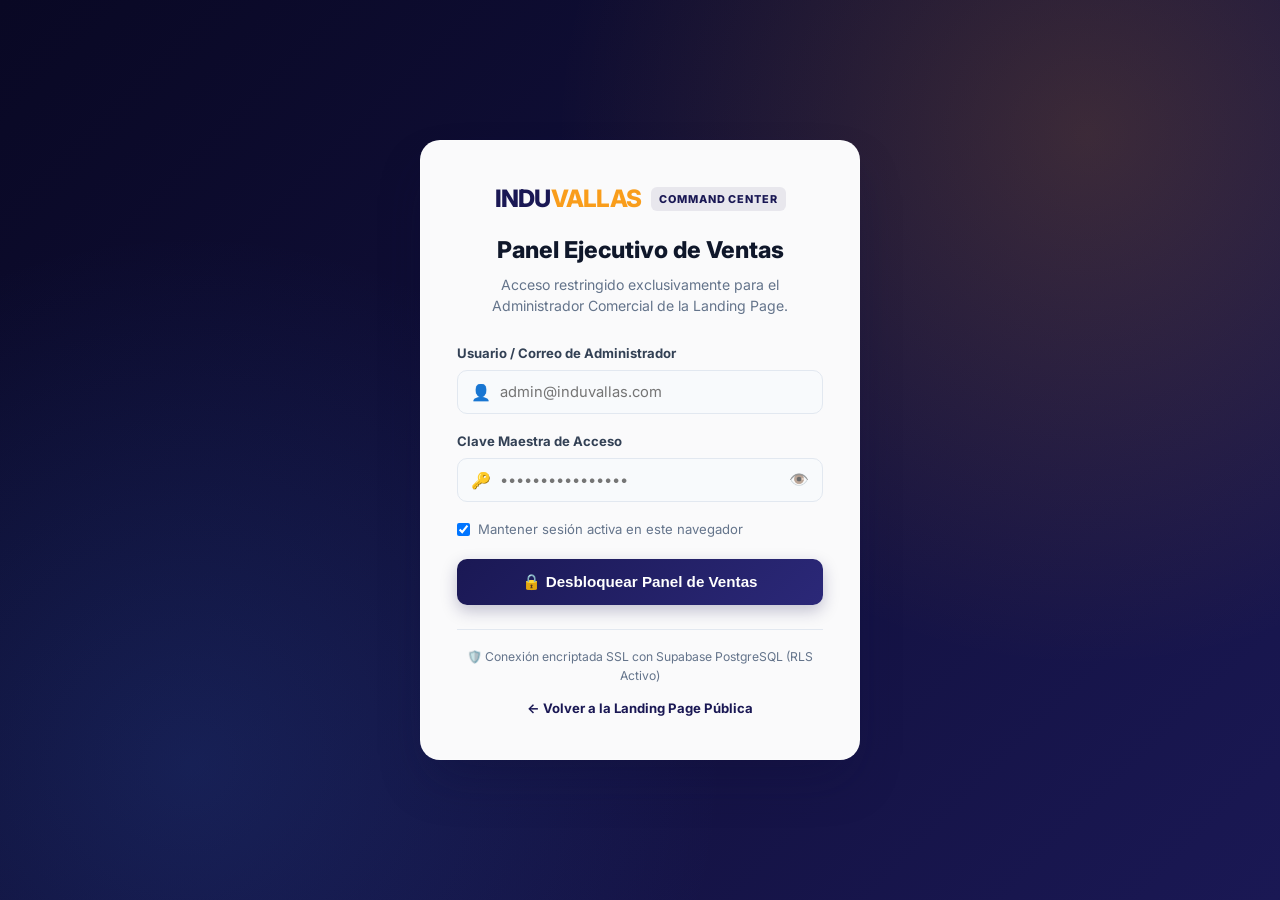
==== landing/admin.html @ 2bc0a126 "CRM Pro Max: Panel de Ventas exclusivo de Administrador conectado a Supabase" ====
<!DOCTYPE html>
<html lang="es">
<head>
  <meta charset="UTF-8" />
  <meta name="viewport" content="width=device-width, initial-scale=1.0" />
  <title>Induvallas CRM | Panel de Ventas & Control de Leads</title>
  <meta name="robots" content="noindex, nofollow" />
  <link rel="preconnect" href="https://fonts.googleapis.com">
  <link rel="preconnect" href="https://fonts.gstatic.com" crossorigin>
  <link href="https://fonts.googleapis.com/css2?family=Inter:wght@400;500;600;700;800&display=swap" rel="stylesheet">
  <link rel="stylesheet" href="admin.css" />
</head>
<body>

  <!-- ==========================================
       PANTALLA DE BLOQUEO: ACCESO EXCLUSIVO ADMIN
       ========================================== -->
  <div id="authOverlay" class="auth-overlay">
    <div class="auth-card">
      <div class="auth-header">
        <div class="auth-logo">
          <span class="logo-text">INDU<span class="highlight">VALLAS</span></span>
          <span class="logo-badge">COMMAND CENTER</span>
        </div>
        <h1>Panel Ejecutivo de Ventas</h1>
        <p>Acceso restringido exclusivamente para el Administrador Comercial de la Landing Page.</p>
      </div>

      <form id="adminLoginForm" class="auth-form">
        <div class="form-group">
          <label for="adminEmail">Usuario / Correo de Administrador</label>
          <div class="input-icon-wrap">
            <span class="input-icon">👤</span>
            <input
              type="email"
              id="adminEmail"
              placeholder="admin@induvallas.com"
              required
              autocomplete="username"
            />
          </div>
        </div>

        <div class="form-group">
          <label for="adminPassword">Clave Maestra de Acceso</label>
          <div class="input-icon-wrap">
            <span class="input-icon">🔑</span>
            <input
              type="password"
              id="adminPassword"
              placeholder="••••••••••••••••"
              required
              autocomplete="current-password"
            />
            <button type="button" id="togglePwdBtn" class="toggle-pwd-btn" title="Mostrar/Ocultar contraseña">👁️</button>
          </div>
        </div>

        <div class="auth-options">
          <label class="remember-check">
            <input type="checkbox" id="rememberSession" checked />
            <span>Mantener sesión activa en este navegador</span>
          </label>
        </div>

        <div id="authError" class="auth-error" style="display: none;"></div>

        <button type="submit" id="loginSubmitBtn" class="btn-auth-submit">
          <span>🔒 Desbloquear Panel de Ventas</span>
        </button>
      </form>

      <div class="auth-footer">
        <p class="security-note">🛡️ Conexión encriptada SSL con Supabase PostgreSQL (RLS Activo)</p>
        <a href="index.html" class="back-to-site">← Volver a la Landing Page Pública</a>
      </div>
    </div>
  </div>

  <!-- ==========================================
       DASHBOARD PRINCIPAL DE VENTAS (SOLO ADMIN)
       ========================================== -->
  <div id="adminApp" class="admin-app" style="display: none;">
    
    <!-- Top Navigation Bar -->
    <header class="admin-topbar">
      <div class="topbar-left">
        <div class="brand-lockup">
          <span class="logo-text">INDU<span class="highlight">VALLAS</span></span>
          <span class="crm-tag">CRM VENTAS B2B</span>
        </div>
        <span class="connection-pill" id="dbStatusPill">
          <span class="status-dot online"></span> Conectado a Supabase
        </span>
      </div>

      <div class="topbar-right">
        <button type="button" id="openNewLeadModalBtn" class="btn-action btn-primary-sm">
          <span>＋ Nuevo Prospecto</span>
        </button>
        <button type="button" id="exportCsvBtn" class="btn-action btn-outline-sm" title="Descargar en formato Excel / CSV">
          <span>📥 Exportar CSV</span>
        </button>
        <button type="button" id="openSecurityModalBtn" class="btn-action btn-outline-sm" title="Cambiar clave de administrador">
          <span>⚙️ Clave Admin</span>
        </button>
        <a href="index.html" target="_blank" class="btn-action btn-ghost-sm" title="Ver Landing Page en vivo">
          <span>🌐 Ver Landing ↗</span>
        </a>
        <div class="admin-profile">
          <span class="admin-avatar">AD</span>
          <div class="admin-meta">
            <strong id="loggedAdminName">Director Comercial</strong>
            <small>Administrador</small>
          </div>
          <button type="button" id="logoutBtn" class="btn-logout" title="Cerrar Sesión Segura">
            Salir 🚪
          </button>
        </div>
      </div>
    </header>

    <main class="admin-main">
      <!-- Fila 1: KPIs Ejecutivos en Tiempo Real -->
      <section class="kpi-grid" aria-label="Indicadores Clave de Ventas">
        <article class="kpi-card">
          <div class="kpi-top">
            <span class="kpi-label">Total Prospectos (MOFU)</span>
            <span class="kpi-icon blue">👥</span>
          </div>
          <div class="kpi-value" id="kpiTotalLeads">0</div>
          <div class="kpi-foot">
            <span class="kpi-trend positive" id="kpiNewCount">0 nuevos por atender</span>
          </div>
        </article>

        <article class="kpi-card highlight-card">
          <div class="kpi-top">
            <span class="kpi-label">Pipeline Mensual Estimado</span>
            <span class="kpi-icon orange">💰</span>
          </div>
          <div class="kpi-value" id="kpiPipelineValue">$0</div>
          <div class="kpi-foot">
            <span class="kpi-sub">Potencial mensual según rangos declarados</span>
          </div>
        </article>

        <article class="kpi-card">
          <div class="kpi-top">
            <span class="kpi-label">Cuentas High-Ticket (VIP 🔥)</span>
            <span class="kpi-icon red">🔥</span>
          </div>
          <div class="kpi-value" id="kpiHighTicket">0</div>
          <div class="kpi-foot">
            <span class="kpi-sub">Presupuestos mayores a $3,500 / mes</span>
          </div>
        </article>

        <article class="kpi-card">
          <div class="kpi-top">
            <span class="kpi-label">Tasa de Avance Comercial</span>
            <span class="kpi-icon green">📈</span>
          </div>
          <div class="kpi-value" id="kpiConversionRate">0%</div>
          <div class="kpi-foot">
            <span class="kpi-sub" id="kpiClosedCount">0 en negociación / cerrados</span>
          </div>
        </article>
      </section>

      <!-- Fila 2: Inteligencia Comercial (Dolores vs Plazas) -->
      <section class="insights-grid">
        <div class="insight-box">
          <div class="insight-header">
            <h3>🎯 Demanda por Dolor Comercial (Fase 1 -> MOFU)</h3>
            <span class="insight-subtitle">¿Qué problema buscan resolver las empresas?</span>
          </div>
          <div id="painDistributionList" class="distribution-list">
            <!-- Renderizado dinámico -->
          </div>
        </div>

        <div class="insight-box">
          <div class="insight-header">
            <h3>📍 Plazas y Ciudades Más Solicitadas</h3>
            <span class="insight-subtitle">Concentración geográfica de vallas y pantallas</span>
          </div>
          <div id="cityDistributionList" class="distribution-list">
            <!-- Renderizado dinámico -->
          </div>
        </div>
      </section>

      <!-- Fila 3: Barra de Herramientas, Filtros y Conmutador de Vista -->
      <section class="controls-bar">
        <div class="search-and-filters">
          <div class="search-box">
            <span class="search-icon">🔍</span>
            <input
              type="text"
              id="searchInput"
              placeholder="Buscar por empresa, contacto, correo, teléfono o ciudad..."
            />
          </div>

          <select id="filterEstado" class="filter-select" aria-label="Filtrar por estado">
            <option value="todos">📌 Todos los Estados</option>
            <option value="nuevo">🔵 Nuevos (Sin contactar)</option>
            <option value="contactado">🟡 Contactados</option>
            <option value="negociacion">🟣 En Negociación / Propuesta</option>
            <option value="ganado">🟢 Cerrado / Ganado</option>
            <option value="descartado">🔴 Descalificado / Sin presupuesto</option>
          </select>

          <select id="filterPrioridad" class="filter-select" aria-label="Filtrar por prioridad">
            <option value="todas">⚡ Todas las Prioridades</option>
            <option value="alta">🔥 Prioridad Alta (VIP &gt; $3,500)</option>
            <option value="media">⚡ Prioridad Media ($1,500 - $3,500)</option>
            <option value="baja">🌱 Prioridad Inicial (&lt; $1,500)</option>
          </select>
        </div>

        <div class="view-actions">
          <div class="view-switcher" role="group" aria-label="Cambiar vista">
            <button type="button" id="viewTableBtn" class="view-btn active">📋 Tabla CRM</button>
            <button type="button" id="viewKanbanBtn" class="view-btn">🗂️ Embudo Kanban</button>
          </div>
          <button type="button" id="refreshBtn" class="btn-refresh" title="Sincronizar datos desde Supabase">
            🔄 Sincronizar
          </button>
        </div>
      </section>

      <!-- Fila 4A: Vista Tabla Ejecutiva de Leads -->
      <section id="tableViewSection" class="data-section">
        <div class="table-responsive">
          <table class="crm-table">
            <thead>
              <tr>
                <th>Fecha / Hora</th>
                <th>Empresa &amp; Contacto</th>
                <th>Score &amp; Presupuesto</th>
                <th>Ciudades de Interés</th>
                <th>Dolor Comercial Declarado</th>
                <th>Estado del Embudo</th>
                <th>Acciones de Venta</th>
              </tr>
            </thead>
            <tbody id="leadsTableBody">
              <tr>
                <td colspan="7" class="empty-state">Cargando prospectos desde Supabase...</td>
              </tr>
            </tbody>
          </table>
        </div>
      </section>

      <!-- Fila 4B: Vista Tablero Kanban (Embudo de Ventas Visual) -->
      <section id="kanbanViewSection" class="kanban-section" style="display: none;">
        <div class="kanban-board" id="kanbanBoard">
          <!-- Renderizado dinámico por columnas: nuevo, contactado, negociacion, ganado, descartado -->
        </div>
      </section>
    </main>
  </div>

  <!-- ==========================================
       MODAL 1: FICHA DETALLADA Y NOTAS DEL LEAD
       ========================================== -->
  <div id="leadDetailModal" class="modal-backdrop" style="display: none;">
    <div class="modal-panel">
      <div class="modal-header">
        <div>
          <span class="modal-badge" id="modalLeadScoreBadge">PRIORIDAD ALTA</span>
          <h2 id="modalEmpresaTitle">Nombre de Empresa</h2>
          <p id="modalContactoSub">Contacto - Cargo</p>
        </div>
        <button type="button" class="modal-close" id="closeDetailModalBtn">✕</button>
      </div>

      <div class="modal-body">
        <div class="detail-grid">
          <div class="detail-item">
            <span class="detail-label">Correo Corporativo</span>
            <strong id="modalEmail">-</strong>
          </div>
          <div class="detail-item">
            <span class="detail-label">Teléfono / WhatsApp</span>
            <strong id="modalTelefono">-</strong>
          </div>
          <div class="detail-item">
            <span class="detail-label">Presupuesto Mensual</span>
            <strong id="modalPresupuesto">-</strong>
          </div>
          <div class="detail-item">
            <span class="detail-label">Fecha de Registro</span>
            <strong id="modalFecha">-</strong>
          </div>
        </div>

        <div class="detail-block">
          <span class="detail-label">Plazas / Ciudades Seleccionadas</span>
          <div id="modalCiudades" class="city-tags-wrap"></div>
        </div>

        <div class="detail-block">
          <span class="detail-label">Dolor Principal / Objetivo Comercial</span>
          <p id="modalDolor" class="pain-highlight"></p>
        </div>

        <div class="detail-block">
          <label for="modalEstadoSelect" class="detail-label">Estado Actual en el Embudo de Ventas</label>
          <select id="modalEstadoSelect" class="modal-select">
            <option value="nuevo">🔵 Nuevo (Pendiente de primer contacto)</option>
            <option value="contactado">🟡 Contactado (En conversación inicial)</option>
            <option value="negociacion">🟣 En Negociación (Mapa y cotización enviados)</option>
            <option value="ganado">🟢 Cerrado / Ganado (Contrato firmado)</option>
            <option value="descartado">🔴 Descalificado / Presupuesto insuficiente</option>
          </select>
        </div>

        <div class="detail-block">
          <label for="modalNotasInput" class="detail-label">📝 Bitácora / Notas Internas del Administrador</label>
          <textarea
            id="modalNotasInput"
            rows="4"
            class="modal-textarea"
            placeholder="Escribe aquí acuerdos telefónicos, ubicaciones de vallas propuestas, descuentos o fecha de próxima reunión..."
          ></textarea>
        </div>
      </div>

      <div class="modal-footer">
        <a href="#" id="modalWhatsappBtn" target="_blank" rel="noopener" class="btn-whatsapp-modal">
          📲 Abrir WhatsApp con Propuesta Pre-cargada
        </a>
        <div class="modal-footer-right">
          <button type="button" id="saveLeadChangesBtn" class="btn-save-modal">💾 Guardar Cambios</button>
        </div>
      </div>
    </div>
  </div>

  <!-- ==========================================
       MODAL 2: REGISTRAR PROSPECTO MANUALMENTE
       ========================================== -->
  <div id="newLeadModal" class="modal-backdrop" style="display: none;">
    <div class="modal-panel">
      <div class="modal-header">
        <div>
          <span class="modal-badge">INGRESO DIRECTO CRM</span>
          <h2>Registrar Prospecto Manual</h2>
          <p>Añade un cliente recibido por llamada telefónica o reunión directa a Supabase.</p>
        </div>
        <button type="button" class="modal-close" id="closeNewLeadModalBtn">✕</button>
      </div>

      <form id="manualLeadForm" class="modal-body">
        <div class="detail-grid">
          <div class="form-group">
            <label for="mNombre">Nombre Completo *</label>
            <input type="text" id="mNombre" required placeholder="Ej. Roberto Gómez" />
          </div>
          <div class="form-group">
            <label for="mEmpresa">Empresa / Marca *</label>
            <input type="text" id="mEmpresa" required placeholder="Ej. Banco Pichincha" />
          </div>
          <div class="form-group">
            <label for="mCargo">Cargo Ejecutivo</label>
            <input type="text" id="mCargo" placeholder="Ej. Gerente de Marca" />
          </div>
          <div class="form-group">
            <label for="mTelefono">WhatsApp / Teléfono *</label>
            <input type="tel" id="mTelefono" required placeholder="+593 99 123 4567" />
          </div>
          <div class="form-group">
            <label for="mEmail">Correo Corporativo *</label>
            <input type="email" id="mEmail" required placeholder="contacto@empresa.com" />
          </div>
          <div class="form-group">
            <label for="mPresupuesto">Rango de Presupuesto *</label>
            <select id="mPresupuesto" required>
              <option value="Menos de $1,500">Menos de $1,500 / mes</option>
              <option value="$1,500 - $3,500">$1,500 – $3,500 / mes</option>
              <option value="$3,500 - $7,000" selected>$3,500 – $7,000 / mes</option>
              <option value="Más de $7,000">Más de $7,000 / mes</option>
            </select>
          </div>
        </div>

        <div class="form-group" style="margin-top: 12px;">
          <label for="mCiudad">Ciudad Principal *</label>
          <select id="mCiudad" required>
            <option value="Quito (Superficie)">Quito (Superficie)</option>
            <option value="Guayaquil & Samborondón">Guayaquil &amp; Samborondón</option>
            <option value="Metro de Quito (Exclusivo)">Metro de Quito (Exclusivo)</option>
            <option value="Cuenca & Región Austro">Cuenca &amp; Región Austro</option>
            <option value="Ejes Viales / Carreteras">Ejes Viales / Carreteras</option>
          </select>
        </div>

        <div class="form-group" style="margin-top: 12px;">
          <label for="mDolor">Dolor Principal / Objetivo *</label>
          <select id="mDolor" required>
            <option value="Notoriedad y posicionamiento de marca líder">Notoriedad y posicionamiento de marca líder</option>
            <option value="Lanzamiento de nuevo producto / apertura">Lanzamiento de nuevo producto / apertura</option>
            <option value="Atraer tráfico físico a locales comerciales">Atraer tráfico físico a locales comerciales</option>
            <option value="Baja rentabilidad en anuncios digitales (Meta/Google)">Baja rentabilidad en anuncios digitales (Meta/Google)</option>
          </select>
        </div>

        <div class="modal-footer" style="margin-top: 20px; padding-top: 16px;">
          <button type="button" class="btn-action btn-outline-sm" id="cancelNewLeadBtn">Cancelar</button>
          <button type="submit" class="btn-save-modal" id="submitManualLeadBtn">＋ Guardar en Supabase</button>
        </div>
      </form>
    </div>
  </div>

  <!-- ==========================================
       MODAL 3: SEGURIDAD Y CREDENCIALES ADMIN
       ========================================== -->
  <div id="securityModal" class="modal-backdrop" style="display: none;">
    <div class="modal-panel modal-sm">
      <div class="modal-header">
        <div>
          <span class="modal-badge">SEGURIDAD DEL SISTEMA</span>
          <h2>Control de Acceso Administrador</h2>
          <p>Personaliza tu correo y contraseña maestra para bloquear el panel.</p>
        </div>
        <button type="button" class="modal-close" id="closeSecurityModalBtn">✕</button>
      </div>

      <form id="securityForm" class="modal-body">
        <div class="form-group">
          <label for="secAdminEmail">Correo de Administrador Autorizado</label>
          <input type="email" id="secAdminEmail" required />
        </div>
        <div class="form-group" style="margin-top: 14px;">
          <label for="secNewPassword">Nueva Contraseña Maestra</label>
          <input type="password" id="secNewPassword" required placeholder="Mínimo 6 caracteres" minlength="6" />
        </div>
        <div class="modal-footer" style="margin-top: 20px;">
          <button type="submit" class="btn-save-modal">🔐 Actualizar Credenciales</button>
        </div>
      </form>
    </div>
  </div>

  <!-- Toast Notification -->
  <div id="adminToast" class="admin-toast" style="display: none;"></div>

  <script src="admin.js"></script>
</body>
</html>
---- landing/admin.css ----
/* ========================================================
   INDUVALLAS CRM - PANEL EJECUTIVO DE VENTAS (UI/UX PRO MAX)
   ======================================================== */

:root {
  --primary-navy: #1A1854;
  --dark-navy: #0F0E38;
  --accent-orange: #F99D1B;
  --accent-orange-hover: #E0890B;
  --bg-page: #F1F5F9;
  --bg-card: #FFFFFF;
  --text-main: #0F172A;
  --text-muted: #64748B;
  --border-subtle: #E2E8F0;
  --success: #10B981;
  --warning: #F59E0B;
  --danger: #EF4444;
  --purple: #8B5CF6;
  --blue: #3B82F6;
  --radius-md: 12px;
  --radius-lg: 16px;
  --shadow-sm: 0 1px 3px rgba(15, 23, 42, 0.06);
  --shadow-md: 0 10px 25px -5px rgba(15, 23, 42, 0.08);
  --shadow-xl: 0 25px 50px -12px rgba(15, 14, 56, 0.35);
}

* {
  box-sizing: border-box;
  margin: 0;
  padding: 0;
}

body {
  font-family: 'Inter', -apple-system, BlinkMacSystemFont, sans-serif;
  background-color: var(--bg-page);
  color: var(--text-main);
  line-height: 1.5;
  -webkit-font-smoothing: antialiased;
}

/* ==========================================
   1. PANTALLA DE LOGIN / BLOQUEO DE SEGURIDAD
   ========================================== */
.auth-overlay {
  min-height: 100vh;
  width: 100%;
  display: flex;
  align-items: center;
  justify-content: center;
  padding: 24px;
  background: radial-gradient(circle at 85% 15%, rgba(249, 157, 27, 0.18), transparent 40%),
              radial-gradient(circle at 15% 85%, rgba(59, 130, 246, 0.15), transparent 40%),
              linear-gradient(135deg, #090824 0%, #1A1854 100%);
}

.auth-card {
  width: 100%;
  max-width: 440px;
  background: rgba(255, 255, 255, 0.98);
  border-radius: 20px;
  padding: 40px 36px;
  box-shadow: var(--shadow-xl);
  border: 1px solid rgba(255, 255, 255, 0.15);
}

.auth-header {
  text-align: center;
  margin-bottom: 28px;
}

.auth-logo {
  display: inline-flex;
  align-items: center;
  gap: 10px;
  margin-bottom: 16px;
}

.logo-text {
  font-size: 1.5rem;
  font-weight: 800;
  letter-spacing: -0.03em;
  color: var(--primary-navy);
}

.logo-text .highlight {
  color: var(--accent-orange);
}

.logo-badge {
  background: rgba(26, 24, 84, 0.08);
  color: var(--primary-navy);
  font-size: 0.68rem;
  font-weight: 800;
  padding: 4px 8px;
  border-radius: 6px;
  letter-spacing: 0.08em;
}

.auth-header h1 {
  font-size: 1.45rem;
  font-weight: 800;
  color: var(--text-main);
  margin-bottom: 6px;
}

.auth-header p {
  font-size: 0.88rem;
  color: var(--text-muted);
}

.auth-form .form-group {
  margin-bottom: 18px;
}

.form-group label {
  display: block;
  font-size: 0.82rem;
  font-weight: 700;
  color: #334155;
  margin-bottom: 6px;
}

.input-icon-wrap {
  position: relative;
  display: flex;
  align-items: center;
}

.input-icon {
  position: absolute;
  left: 14px;
  font-size: 1rem;
  pointer-events: none;
}

.input-icon-wrap input,
.form-group input,
.form-group select {
  width: 100%;
  padding: 12px 14px;
  border: 1.5px solid var(--border-subtle);
  border-radius: 10px;
  font-size: 0.92rem;
  font-family: inherit;
  color: var(--text-main);
  background: #F8FAFC;
  transition: all 0.2s ease;
}

.input-icon-wrap input {
  padding-left: 42px;
  padding-right: 42px;
}

.input-icon-wrap input:focus,
.form-group input:focus,
.form-group select:focus {
  outline: none;
  border-color: var(--primary-navy);
  background: #FFFFFF;
  box-shadow: 0 0 0 3px rgba(26, 24, 84, 0.1);
}

.toggle-pwd-btn {
  position: absolute;
  right: 10px;
  background: none;
  border: none;
  cursor: pointer;
  font-size: 1rem;
  padding: 4px;
  opacity: 0.65;
}

.toggle-pwd-btn:hover {
  opacity: 1;
}

.auth-options {
  display: flex;
  align-items: center;
  justify-content: space-between;
  margin-bottom: 20px;
  font-size: 0.82rem;
  color: var(--text-muted);
}

.remember-check {
  display: inline-flex;
  align-items: center;
  gap: 8px;
  cursor: pointer;
}

.auth-error {
  background: #FEF2F2;
  color: #B91C1C;
  border: 1px solid #FECACA;
  padding: 10px 14px;
  border-radius: 8px;
  font-size: 0.83rem;
  font-weight: 600;
  margin-bottom: 16px;
  text-align: center;
}

.btn-auth-submit {
  width: 100%;
  padding: 14px;
  background: linear-gradient(135deg, var(--primary-navy) 0%, #2b2878 100%);
  color: #FFFFFF;
  font-size: 0.95rem;
  font-weight: 700;
  border: none;
  border-radius: 10px;
  cursor: pointer;
  transition: all 0.25s ease;
  box-shadow: 0 6px 16px rgba(26, 24, 84, 0.25);
}

.btn-auth-submit:hover {
  background: linear-gradient(135deg, var(--accent-orange) 0%, #e58707 100%);
  color: var(--dark-navy);
  transform: translateY(-1px);
}

.auth-footer {
  margin-top: 24px;
  padding-top: 18px;
  border-top: 1px solid var(--border-subtle);
  text-align: center;
}

.security-note {
  font-size: 0.76rem;
  color: var(--text-muted);
  margin-bottom: 10px;
}

.back-to-site {
  display: inline-block;
  font-size: 0.82rem;
  font-weight: 700;
  color: var(--primary-navy);
  text-decoration: none;
}

.back-to-site:hover {
  color: var(--accent-orange);
  text-decoration: underline;
}

/* ==========================================
   2. BARRA SUPERIOR EJECUTIVA (TOPBAR)
   ========================================== */
.admin-topbar {
  background-color: var(--dark-navy);
  color: #FFFFFF;
  padding: 14px 28px;
  display: flex;
  align-items: center;
  justify-content: space-between;
  flex-wrap: wrap;
  gap: 16px;
  position: sticky;
  top: 0;
  z-index: 100;
  box-shadow: 0 4px 20px rgba(0, 0, 0, 0.15);
}

.topbar-left {
  display: flex;
  align-items: center;
  gap: 18px;
}

.brand-lockup {
  display: flex;
  align-items: center;
  gap: 10px;
}

.brand-lockup .logo-text {
  color: #FFFFFF;
  font-size: 1.35rem;
}

.crm-tag {
  background: rgba(249, 157, 27, 0.2);
  color: var(--accent-orange);
  border: 1px solid rgba(249, 157, 27, 0.4);
  font-size: 0.7rem;
  font-weight: 800;
  padding: 3px 9px;
  border-radius: 999px;
  letter-spacing: 0.06em;
}

.connection-pill {
  display: inline-flex;
  align-items: center;
  gap: 7px;
  font-size: 0.78rem;
  font-weight: 600;
  color: #CBD5E1;
  background: rgba(255, 255, 255, 0.07);
  padding: 5px 12px;
  border-radius: 999px;
}

.status-dot {
  width: 8px;
  height: 8px;
  border-radius: 50%;
}

.status-dot.online {
  background-color: var(--success);
  box-shadow: 0 0 8px var(--success);
}

.topbar-right {
  display: flex;
  align-items: center;
  gap: 10px;
  flex-wrap: wrap;
}

.btn-action {
  display: inline-flex;
  align-items: center;
  gap: 6px;
  padding: 8px 14px;
  border-radius: 8px;
  font-size: 0.82rem;
  font-weight: 700;
  cursor: pointer;
  text-decoration: none;
  transition: all 0.2s ease;
  font-family: inherit;
}

.btn-primary-sm {
  background-color: var(--accent-orange);
  color: var(--dark-navy);
  border: none;
}

.btn-primary-sm:hover {
  background-color: #ffae33;
  transform: translateY(-1px);
}

.btn-outline-sm {
  background: rgba(255, 255, 255, 0.08);
  color: #FFFFFF;
  border: 1px solid rgba(255, 255, 255, 0.2);
}

.btn-outline-sm:hover {
  background: rgba(255, 255, 255, 0.16);
}

.btn-ghost-sm {
  color: #CBD5E1;
  border: 1px solid transparent;
}

.btn-ghost-sm:hover {
  color: #FFFFFF;
  background: rgba(255, 255, 255, 0.06);
}

.admin-profile {
  display: flex;
  align-items: center;
  gap: 10px;
  padding-left: 14px;
  border-left: 1px solid rgba(255, 255, 255, 0.15);
}

.admin-avatar {
  width: 34px;
  height: 34px;
  border-radius: 50%;
  background: var(--accent-orange);
  color: var(--dark-navy);
  font-weight: 800;
  font-size: 0.8rem;
  display: flex;
  align-items: center;
  justify-content: center;
}

.admin-meta {
  display: flex;
  flex-direction: column;
  line-height: 1.2;
}

.admin-meta strong {
  font-size: 0.82rem;
  color: #FFFFFF;
}

.admin-meta small {
  font-size: 0.7rem;
  color: #94A3B8;
}

.btn-logout {
  background: rgba(239, 68, 68, 0.18);
  color: #FCA5A5;
  border: 1px solid rgba(239, 68, 68, 0.35);
  padding: 6px 12px;
  border-radius: 7px;
  font-size: 0.78rem;
  font-weight: 700;
  cursor: pointer;
  transition: all 0.2s;
}

.btn-logout:hover {
  background: var(--danger);
  color: #FFFFFF;
}

/* ==========================================
   3. CONTENEDOR PRINCIPAL Y KPIs
   ========================================== */
.admin-main {
  max-width: 1440px;
  margin: 0 auto;
  padding: 28px;
}

.kpi-grid {
  display: grid;
  grid-template-columns: repeat(4, 1fr);
  gap: 20px;
  margin-bottom: 24px;
}

.kpi-card {
  background: var(--bg-card);
  border-radius: var(--radius-md);
  padding: 22px 24px;
  border: 1px solid var(--border-subtle);
  box-shadow: var(--shadow-sm);
  display: flex;
  flex-direction: column;
  justify-content: space-between;
}

.kpi-card.highlight-card {
  background: linear-gradient(135deg, var(--primary-navy) 0%, #25226c 100%);
  color: #FFFFFF;
  border: none;
}

.kpi-card.highlight-card .kpi-label,
.kpi-card.highlight-card .kpi-sub {
  color: #CBD5E1;
}

.kpi-card.highlight-card .kpi-value {
  color: var(--accent-orange);
}

.kpi-top {
  display: flex;
  align-items: center;
  justify-content: space-between;
  margin-bottom: 10px;
}

.kpi-label {
  font-size: 0.82rem;
  font-weight: 700;
  text-transform: uppercase;
  letter-spacing: 0.04em;
  color: var(--text-muted);
}

.kpi-icon {
  width: 38px;
  height: 38px;
  border-radius: 10px;
  display: flex;
  align-items: center;
  justify-content: center;
  font-size: 1.15rem;
  background: #F1F5F9;
}

.kpi-value {
  font-size: 2.1rem;
  font-weight: 800;
  letter-spacing: -0.03em;
  color: var(--text-main);
  margin-bottom: 6px;
}

.kpi-sub, .kpi-trend {
  font-size: 0.78rem;
  color: var(--text-muted);
  font-weight: 500;
}

.kpi-trend.positive {
  color: var(--success);
  font-weight: 700;
}

/* ==========================================
   4. INTELIGENCIA COMERCIAL (DISTRIBUCIÓN)
   ========================================== */
.insights-grid {
  display: grid;
  grid-template-columns: 1fr 1fr;
  gap: 20px;
  margin-bottom: 24px;
}

.insight-box {
  background: var(--bg-card);
  border-radius: var(--radius-md);
  padding: 20px 24px;
  border: 1px solid var(--border-subtle);
  box-shadow: var(--shadow-sm);
}

.insight-header {
  margin-bottom: 16px;
}

.insight-header h3 {
  font-size: 0.98rem;
  font-weight: 800;
  color: var(--primary-navy);
}

.insight-subtitle {
  font-size: 0.78rem;
  color: var(--text-muted);
}

.distribution-list {
  display: flex;
  flex-direction: column;
  gap: 12px;
}

.dist-item {
  display: flex;
  flex-direction: column;
  gap: 4px;
}

.dist-meta {
  display: flex;
  justify-content: space-between;
  font-size: 0.8rem;
  font-weight: 600;
  color: #334155;
}

.dist-bar-bg {
  width: 100%;
  height: 8px;
  background: #F1F5F9;
  border-radius: 999px;
  overflow: hidden;
}

.dist-bar-fill {
  height: 100%;
  background: linear-gradient(90deg, var(--primary-navy), var(--accent-orange));
  border-radius: 999px;
  transition: width 0.5s ease;
}

/* ==========================================
   5. CONTROLES, BÚSQUEDA Y FILTROS
   ========================================== */
.controls-bar {
  background: var(--bg-card);
  padding: 16px 20px;
  border-radius: var(--radius-md);
  border: 1px solid var(--border-subtle);
  box-shadow: var(--shadow-sm);
  display: flex;
  align-items: center;
  justify-content: space-between;
  flex-wrap: wrap;
  gap: 14px;
  margin-bottom: 20px;
}

.search-and-filters {
  display: flex;
  align-items: center;
  gap: 12px;
  flex: 1;
  flex-wrap: wrap;
}

.search-box {
  position: relative;
  flex: 1;
  min-width: 240px;
}

.search-icon {
  position: absolute;
  left: 12px;
  top: 50%;
  transform: translateY(-50%);
  font-size: 0.9rem;
}

.search-box input {
  width: 100%;
  padding: 10px 14px 10px 36px;
  border: 1px solid var(--border-subtle);
  border-radius: 8px;
  font-size: 0.86rem;
  font-family: inherit;
  background: #F8FAFC;
}

.search-box input:focus {
  outline: none;
  border-color: var(--primary-navy);
  background: #FFFFFF;
}

.filter-select {
  padding: 10px 14px;
  border: 1px solid var(--border-subtle);
  border-radius: 8px;
  font-size: 0.84rem;
  font-weight: 600;
  font-family: inherit;
  color: #334155;
  background: #F8FAFC;
  cursor: pointer;
}

.view-actions {
  display: flex;
  align-items: center;
  gap: 10px;
}

.view-switcher {
  display: inline-flex;
  background: #F1F5F9;
  padding: 4px;
  border-radius: 8px;
}

.view-btn {
  border: none;
  background: transparent;
  padding: 7px 12px;
  border-radius: 6px;
  font-size: 0.8rem;
  font-weight: 700;
  color: var(--text-muted);
  cursor: pointer;
  font-family: inherit;
}

.view-btn.active {
  background: #FFFFFF;
  color: var(--primary-navy);
  box-shadow: 0 1px 3px rgba(0, 0, 0, 0.1);
}

.btn-refresh {
  background: #F8FAFC;
  border: 1px solid var(--border-subtle);
  padding: 8px 14px;
  border-radius: 8px;
  font-size: 0.82rem;
  font-weight: 700;
  color: var(--primary-navy);
  cursor: pointer;
  transition: all 0.2s;
}

.btn-refresh:hover {
  background: var(--primary-navy);
  color: #FFFFFF;
}

/* ==========================================
   6. TABLA CRM EJECUTIVA
   ========================================== */
.data-section {
  background: var(--bg-card);
  border-radius: var(--radius-md);
  border: 1px solid var(--border-subtle);
  box-shadow: var(--shadow-sm);
  overflow: hidden;
}

.table-responsive {
  width: 100%;
  overflow-x: auto;
}

.crm-table {
  width: 100%;
  border-collapse: collapse;
  text-align: left;
  font-size: 0.86rem;
}

.crm-table th {
  background: #F8FAFC;
  color: #475569;
  font-size: 0.74rem;
  font-weight: 800;
  text-transform: uppercase;
  letter-spacing: 0.05em;
  padding: 14px 16px;
  border-bottom: 1px solid var(--border-subtle);
  white-space: nowrap;
}

.crm-table td {
  padding: 16px;
  border-bottom: 1px solid #F1F5F9;
  vertical-align: middle;
}

.crm-table tbody tr:hover {
  background-color: #F8FAFC;
}

.empty-state {
  text-align: center;
  padding: 48px !important;
  color: var(--text-muted);
  font-weight: 600;
}

.date-cell {
  font-size: 0.78rem;
  color: var(--text-muted);
  white-space: nowrap;
}

.date-cell strong {
  display: block;
  color: var(--text-main);
  font-size: 0.83rem;
}

.company-cell strong {
  display: block;
  font-size: 0.94rem;
  color: var(--primary-navy);
  font-weight: 800;
}

.company-cell .contact-person {
  font-size: 0.82rem;
  color: #334155;
  font-weight: 600;
}

.company-cell .contact-links {
  font-size: 0.76rem;
  color: var(--text-muted);
  margin-top: 2px;
}

/* Badges de Score */
.score-badge {
  display: inline-flex;
  align-items: center;
  gap: 4px;
  font-size: 0.7rem;
  font-weight: 800;
  padding: 3px 8px;
  border-radius: 6px;
  text-transform: uppercase;
  margin-bottom: 4px;
}

.score-alta {
  background: #FEF2F2;
  color: #DC2626;
  border: 1px solid #FECACA;
}

.score-media {
  background: #FFFBEB;
  color: #D97706;
  border: 1px solid #FDE68A;
}

.score-baja {
  background: #F0FDF4;
  color: #16A34A;
  border: 1px solid #BBF7D0;
}

.budget-amount {
  display: block;
  font-weight: 700;
  color: var(--text-main);
  font-size: 0.84rem;
}

/* Ciudades Chips */
.city-tags-wrap {
  display: flex;
  flex-wrap: wrap;
  gap: 5px;
}

.city-chip {
  background: #EFF6FF;
  color: #1E40AF;
  border: 1px solid #BFDBFE;
  font-size: 0.72rem;
  font-weight: 700;
  padding: 3px 8px;
  border-radius: 999px;
  white-space: nowrap;
}

.pain-cell {
  max-width: 230px;
  font-size: 0.81rem;
  color: #334155;
}

.note-indicator {
  display: inline-block;
  margin-top: 4px;
  font-size: 0.72rem;
  background: #FEF3C7;
  color: #92400E;
  padding: 2px 6px;
  border-radius: 4px;
  font-weight: 600;
}

/* Selector de Estado en Tabla */
.status-select {
  padding: 6px 10px;
  border-radius: 999px;
  font-size: 0.76rem;
  font-weight: 800;
  border: 1.5px solid transparent;
  cursor: pointer;
  font-family: inherit;
}

.status-nuevo {
  background: #EFF6FF;
  color: #1D4ED8;
  border-color: #BFDBFE;
}

.status-contactado {
  background: #FEF3C7;
  color: #B45309;
  border-color: #FDE68A;
}

.status-negociacion {
  background: #F3E8FF;
  color: #6D28D9;
  border-color: #DDD6FE;
}

.status-ganado {
  background: #DCFCE7;
  color: #15803D;
  border-color: #86EFAC;
}

.status-descartado {
  background: #FEE2E2;
  color: #B91C1C;
  border-color: #FECACA;
}

/* Botones de Acción de Fila */
.row-actions {
  display: flex;
  align-items: center;
  gap: 6px;
  white-space: nowrap;
}

.btn-wa-row {
  background: #DCFCE7;
  color: #166534;
  border: 1px solid #86EFAC;
  padding: 6px 10px;
  border-radius: 7px;
  font-size: 0.76rem;
  font-weight: 700;
  text-decoration: none;
  display: inline-flex;
  align-items: center;
  gap: 4px;
  transition: all 0.2s;
}

.btn-wa-row:hover {
  background: #16A34A;
  color: #FFFFFF;
}

.btn-detail-row {
  background: #F1F5F9;
  color: var(--primary-navy);
  border: 1px solid var(--border-subtle);
  padding: 6px 10px;
  border-radius: 7px;
  font-size: 0.76rem;
  font-weight: 700;
  cursor: pointer;
}

.btn-detail-row:hover {
  background: var(--primary-navy);
  color: #FFFFFF;
}

/* ==========================================
   7. VISTA TABLERO KANBAN (EMBUDO VISUAL)
   ========================================== */
.kanban-board {
  display: grid;
  grid-template-columns: repeat(5, minmax(250px, 1fr));
  gap: 16px;
  overflow-x: auto;
  padding-bottom: 12px;
}

.kanban-col {
  background: #E2E8F0;
  border-radius: var(--radius-md);
  padding: 14px;
  min-height: 420px;
  display: flex;
  flex-direction: column;
  gap: 12px;
}

.kanban-col-header {
  display: flex;
  align-items: center;
  justify-content: space-between;
  font-size: 0.82rem;
  font-weight: 800;
  text-transform: uppercase;
  color: var(--primary-navy);
  padding-bottom: 8px;
  border-bottom: 2px solid rgba(26, 24, 84, 0.1);
}

.kanban-count {
  background: var(--primary-navy);
  color: #FFFFFF;
  font-size: 0.72rem;
  padding: 2px 8px;
  border-radius: 999px;
}

.kanban-card {
  background: #FFFFFF;
  border-radius: 10px;
  padding: 14px;
  box-shadow: var(--shadow-sm);
  border: 1px solid var(--border-subtle);
  display: flex;
  flex-direction: column;
  gap: 8px;
  cursor: pointer;
  transition: transform 0.15s ease;
}

.kanban-card:hover {
  transform: translateY(-2px);
  box-shadow: var(--shadow-md);
}

.kanban-card h4 {
  font-size: 0.9rem;
  font-weight: 800;
  color: var(--primary-navy);
}

.kanban-card p {
  font-size: 0.78rem;
  color: var(--text-muted);
}

/* ==========================================
   8. MODALES (FICHA DE LEAD, NUEVO LEAD, CLAVE)
   ========================================== */
.modal-backdrop {
  position: fixed;
  inset: 0;
  background: rgba(15, 14, 56, 0.65);
  backdrop-filter: blur(4px);
  z-index: 200;
  display: flex;
  align-items: center;
  justify-content: center;
  padding: 20px;
}

.modal-panel {
  background: #FFFFFF;
  width: 100%;
  max-width: 620px;
  border-radius: 18px;
  box-shadow: var(--shadow-xl);
  overflow: hidden;
  max-height: 90vh;
  display: flex;
  flex-direction: column;
}

.modal-panel.modal-sm {
  max-width: 440px;
}

.modal-header {
  background: var(--primary-navy);
  color: #FFFFFF;
  padding: 22px 26px;
  display: flex;
  align-items: flex-start;
  justify-content: space-between;
}

.modal-badge {
  display: inline-block;
  background: var(--accent-orange);
  color: var(--dark-navy);
  font-size: 0.68rem;
  font-weight: 800;
  padding: 3px 8px;
  border-radius: 4px;
  margin-bottom: 6px;
}

.modal-header h2 {
  font-size: 1.25rem;
  font-weight: 800;
}

.modal-header p {
  font-size: 0.84rem;
  color: #CBD5E1;
}

.modal-close {
  background: rgba(255, 255, 255, 0.12);
  color: #FFFFFF;
  border: none;
  width: 32px;
  height: 32px;
  border-radius: 8px;
  cursor: pointer;
  font-size: 1rem;
}

.modal-body {
  padding: 24px 26px;
  overflow-y: auto;
}

.detail-grid {
  display: grid;
  grid-template-columns: 1fr 1fr;
  gap: 14px;
  margin-bottom: 18px;
}

.detail-item {
  background: #F8FAFC;
  padding: 10px 14px;
  border-radius: 8px;
  border: 1px solid var(--border-subtle);
}

.detail-label {
  display: block;
  font-size: 0.74rem;
  font-weight: 700;
  text-transform: uppercase;
  color: var(--text-muted);
  margin-bottom: 4px;
}

.detail-block {
  margin-bottom: 16px;
}

.pain-highlight {
  background: #FFFBEB;
  border-left: 4px solid var(--accent-orange);
  padding: 10px 14px;
  font-size: 0.88rem;
  font-weight: 600;
  color: #92400E;
  border-radius: 4px;
}

.modal-select,
.modal-textarea {
  width: 100%;
  padding: 10px 12px;
  border: 1.5px solid var(--border-subtle);
  border-radius: 8px;
  font-family: inherit;
  font-size: 0.88rem;
}

.modal-footer {
  padding: 16px 26px;
  background: #F8FAFC;
  border-top: 1px solid var(--border-subtle);
  display: flex;
  align-items: center;
  justify-content: space-between;
  flex-wrap: wrap;
  gap: 10px;
}

.btn-whatsapp-modal {
  background: #16A34A;
  color: #FFFFFF;
  text-decoration: none;
  padding: 10px 16px;
  border-radius: 8px;
  font-size: 0.84rem;
  font-weight: 700;
}

.btn-save-modal {
  background: var(--primary-navy);
  color: #FFFFFF;
  border: none;
  padding: 10px 18px;
  border-radius: 8px;
  font-size: 0.86rem;
  font-weight: 700;
  cursor: pointer;
}

.btn-save-modal:hover {
  background: var(--accent-orange);
  color: var(--dark-navy);
}

/* Toast */
.admin-toast {
  position: fixed;
  bottom: 24px;
  right: 24px;
  background: var(--dark-navy);
  color: #FFFFFF;
  padding: 12px 20px;
  border-radius: 10px;
  font-size: 0.86rem;
  font-weight: 700;
  box-shadow: var(--shadow-xl);
  border-left: 4px solid var(--accent-orange);
  z-index: 300;
}

/* ==========================================
   9. RESPONSIVE DESIGN (MOBILE & TABLET)
   ========================================== */
@media (max-width: 1100px) {
  .kpi-grid {
    grid-template-columns: repeat(2, 1fr);
  }
  .insights-grid {
    grid-template-columns: 1fr;
  }
}

@media (max-width: 680px) {
  .admin-topbar {
    padding: 14px 16px;
  }
  .admin-main {
    padding: 16px;
  }
  .kpi-grid {
    grid-template-columns: 1fr;
  }
  .detail-grid {
    grid-template-columns: 1fr;
  }
  .auth-card {
    padding: 28px 20px;
  }
}
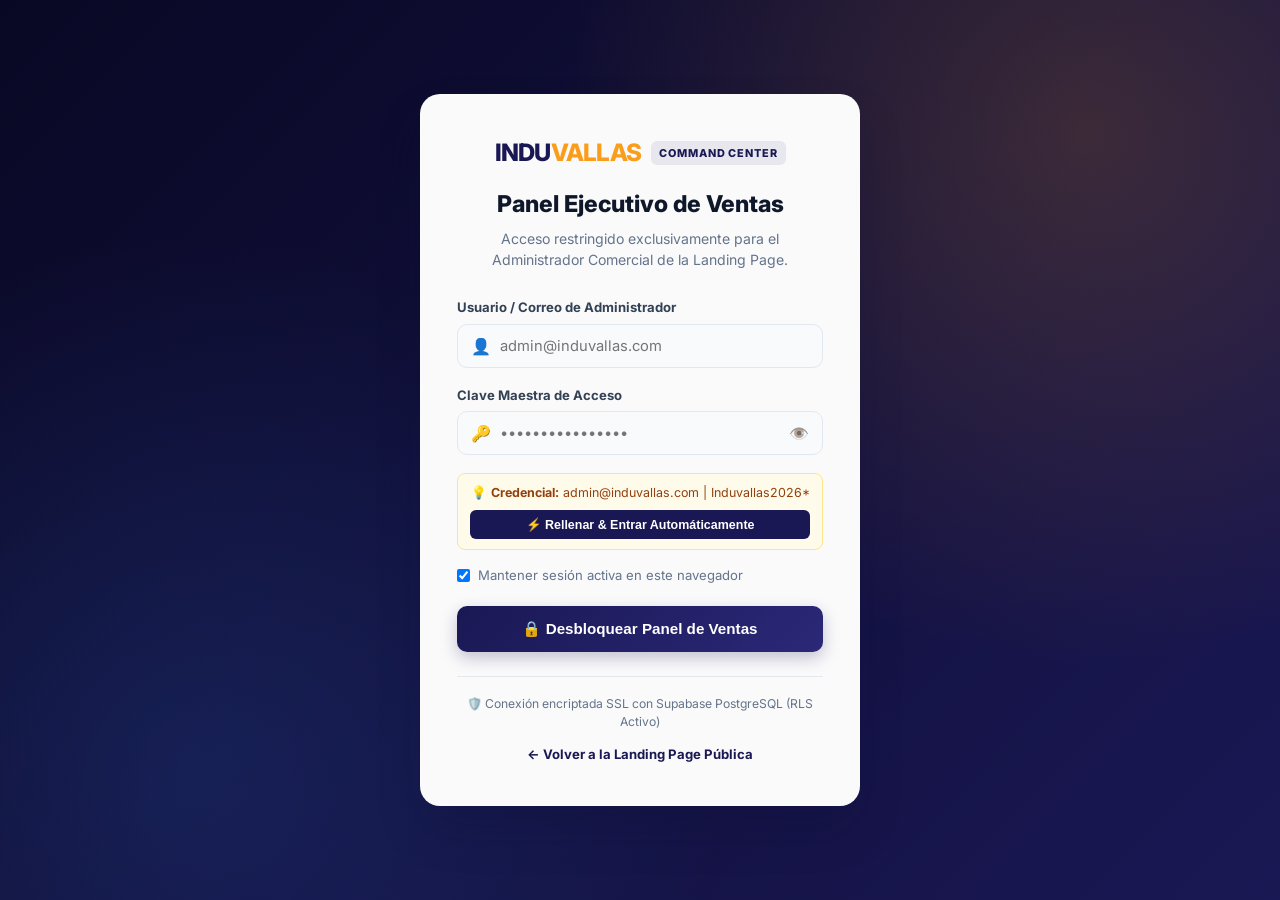
==== commit 1b4eb521: "Fix: Mejorar tolerancia en login admin, agregar boton de acceso rapido de 1-clic y limpiar bloqueos" ====
--- a/landing/admin.html
+++ b/landing/admin.html
@@ -32,7 +32,7 @@
           <div class="input-icon-wrap">
             <span class="input-icon">👤</span>
             <input
-              type="email"
+              type="text"
               id="adminEmail"
               placeholder="admin@induvallas.com"
               required
@@ -54,6 +54,11 @@
             />
             <button type="button" id="togglePwdBtn" class="toggle-pwd-btn" title="Mostrar/Ocultar contraseña">👁️</button>
           </div>
+        </div>
+
+        <div class="credentials-hint">
+          <div class="hint-text">💡 <strong>Credencial:</strong> admin@induvallas.com | Induvallas2026*</div>
+          <button type="button" id="quickLoginBtn" class="btn-quick-fill">⚡ Rellenar &amp; Entrar Automáticamente</button>
         </div>
 
         <div class="auth-options">
--- a/landing/admin.css
+++ b/landing/admin.css
@@ -176,6 +176,41 @@
   opacity: 1;
 }
 
+.credentials-hint {
+  background: #FFFBEB;
+  border: 1px solid #FDE68A;
+  border-radius: 8px;
+  padding: 10px 12px;
+  margin-bottom: 16px;
+  font-size: 0.78rem;
+  color: #92400E;
+  display: flex;
+  flex-direction: column;
+  gap: 8px;
+  text-align: center;
+}
+
+.hint-text {
+  line-height: 1.4;
+}
+
+.btn-quick-fill {
+  background: var(--primary-navy);
+  color: #ffffff;
+  border: none;
+  border-radius: 6px;
+  padding: 7px 12px;
+  font-size: 0.78rem;
+  font-weight: 700;
+  cursor: pointer;
+  transition: all 0.2s;
+}
+
+.btn-quick-fill:hover {
+  background: var(--accent-orange);
+  color: var(--dark-navy);
+}
+
 .auth-options {
   display: flex;
   align-items: center;
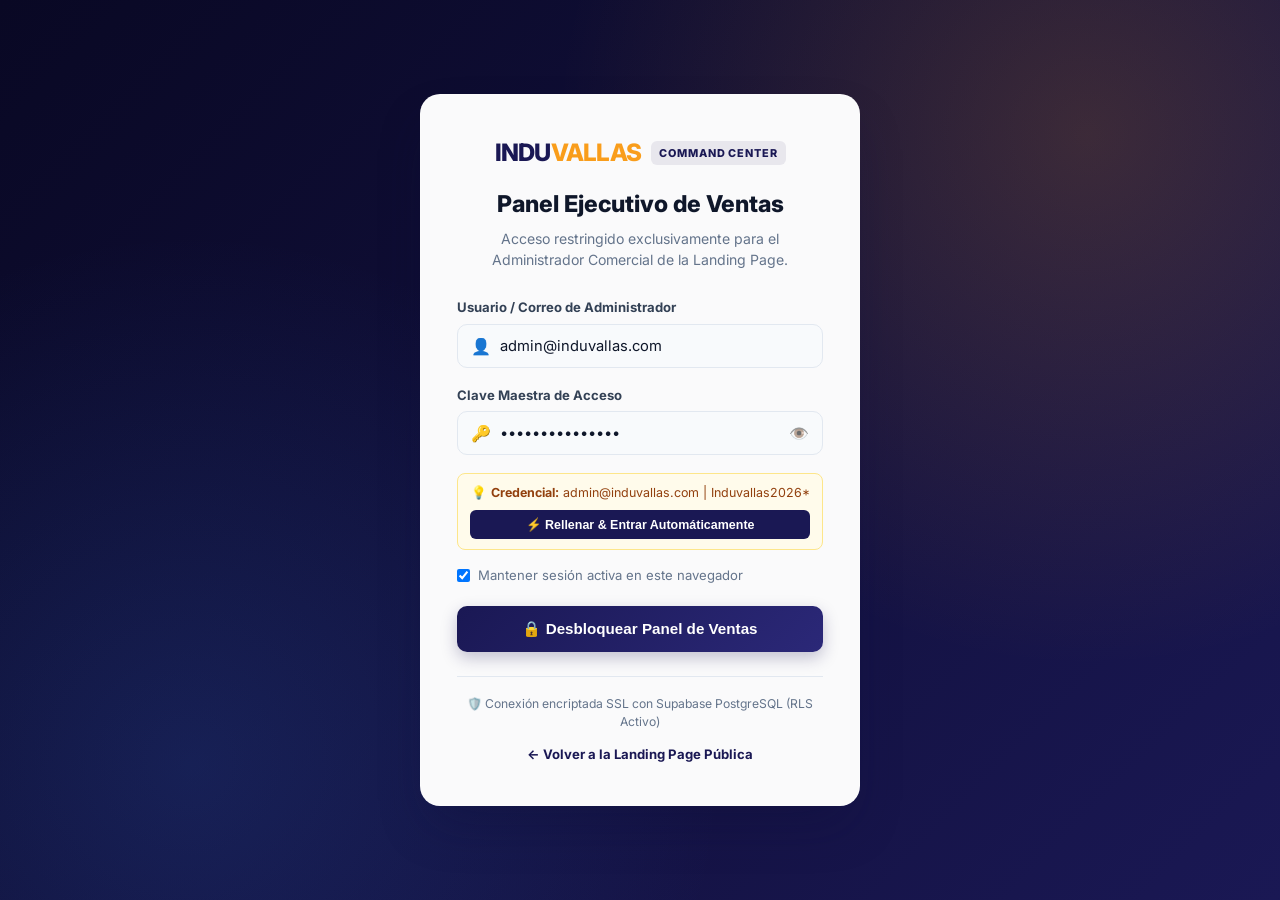
==== commit 10982b65: "fix(auth): Pre-llenar credenciales por defecto en el formulario y hacer login ultra-robusto" ====
--- a/landing/admin.html
+++ b/landing/admin.html
@@ -35,6 +35,7 @@
               type="text"
               id="adminEmail"
               placeholder="admin@induvallas.com"
+              value="admin@induvallas.com"
               required
               autocomplete="username"
             />
@@ -48,7 +49,8 @@
             <input
               type="password"
               id="adminPassword"
-              placeholder="••••••••••••••••"
+              placeholder="Induvallas2026*"
+              value="Induvallas2026*"
               required
               autocomplete="current-password"
             />
@@ -58,7 +60,7 @@
 
         <div class="credentials-hint">
           <div class="hint-text">💡 <strong>Credencial:</strong> admin@induvallas.com | Induvallas2026*</div>
-          <button type="button" id="quickLoginBtn" class="btn-quick-fill">⚡ Rellenar &amp; Entrar Automáticamente</button>
+          <button type="button" id="quickLoginBtn" class="btn-quick-fill" onclick="window.quickLoginNow && window.quickLoginNow()">⚡ Rellenar &amp; Entrar Automáticamente</button>
         </div>
 
         <div class="auth-options">
@@ -173,11 +175,106 @@
         </article>
       </section>
 
-      <!-- Fila 2: Inteligencia Comercial (Dolores vs Plazas) -->
+      <!-- Fila 2: Pipeline Financiero por Temperatura de Cierre (Dinero en Juego) -->
+      <section class="pipeline-financial-spectrum" aria-label="Pipeline Financiero y Dinero en Juego">
+        <div class="spectrum-header">
+          <div>
+            <span class="spectrum-badge">💰 ESPECTRO FINANCIERO DEL PIPELINE</span>
+            <h2>Dinero en Juego por Temperatura de Prospecto</h2>
+            <p>Monitorea cuánto capital mensual representan las respuestas del formulario, clasificado por probabilidad de cierre.</p>
+          </div>
+          <div class="spectrum-total-box">
+            <span class="spectrum-total-label">Capital Total en Juego (Pipeline)</span>
+            <strong class="spectrum-total-value" id="spectrumTotalMoney">$0 / mes</strong>
+            <small class="spectrum-forecast-label" id="spectrumWeightedForecast">Forecast Ponderado: $0 / mes</small>
+          </div>
+        </div>
+
+        <!-- Barra Visual del Espectro Financiero (% del dinero en juego) -->
+        <div class="spectrum-bar-card">
+          <div class="spectrum-bar-header">
+            <span>Distribución de Capital en Negociación</span>
+            <span id="spectrumActiveCount">0 prospectos activos</span>
+          </div>
+          <div class="spectrum-bar">
+            <div class="spectrum-seg seg-hot" id="barSegHot" style="width: 0%" title="Leads HOT"></div>
+            <div class="spectrum-seg seg-warm" id="barSegWarm" style="width: 0%" title="Leads WARM"></div>
+            <div class="spectrum-seg seg-cold" id="barSegCold" style="width: 0%" title="Leads COLD"></div>
+            <div class="spectrum-seg seg-won" id="barSegWon" style="width: 0%" title="Cerrados Ganados"></div>
+          </div>
+          <div class="spectrum-legend">
+            <span><span class="legend-dot hot"></span> 🔥 HOT: <strong id="legendMoneyHot">$0</strong> (<span id="pctHot">0%</span>)</span>
+            <span><span class="legend-dot warm"></span> ⚡ WARM: <strong id="legendMoneyWarm">$0</strong> (<span id="pctWarm">0%</span>)</span>
+            <span><span class="legend-dot cold"></span> ❄️ COLD: <strong id="legendMoneyCold">$0</strong> (<span id="pctCold">0%</span>)</span>
+            <span><span class="legend-dot won"></span> 🟢 GANADOS: <strong id="legendMoneyWon">$0</strong> (<span id="pctWon">0%</span>)</span>
+          </div>
+        </div>
+
+        <!-- Tarjetas de Segmento Financiero por Temperatura -->
+        <div class="temperature-cards-grid">
+          <!-- Tarjeta HOT -->
+          <article class="temp-card card-hot" id="filterHotCard" onclick="filterByTemperature('hot')">
+            <div class="temp-card-top">
+              <span class="temp-tag tag-hot">🔥 LEADS HOT</span>
+              <span class="temp-prob">85% Probabilidad</span>
+            </div>
+            <div class="temp-money" id="moneyHot">$0</div>
+            <div class="temp-meta">
+              <span id="countHot">0 prospectos</span> · <strong id="forecastHot">Forecast: $0</strong>
+            </div>
+            <p class="temp-desc">Decisores directos (Gerentes/Directores) con presupuestos ≥ $3,500 o campañas urgentes.</p>
+            <div class="temp-action-link">Click para filtrar segmento HOT →</div>
+          </article>
+
+          <!-- Tarjeta WARM -->
+          <article class="temp-card card-warm" id="filterWarmCard" onclick="filterByTemperature('warm')">
+            <div class="temp-card-top">
+              <span class="temp-tag tag-warm">⚡ LEADS WARM</span>
+              <span class="temp-prob">50% Probabilidad</span>
+            </div>
+            <div class="temp-money" id="moneyWarm">$0</div>
+            <div class="temp-meta">
+              <span id="countWarm">0 prospectos</span> · <strong id="forecastWarm">Forecast: $0</strong>
+            </div>
+            <p class="temp-desc">Presupuestos medios ($1,500 - $3,500) evaluando circuitos en Quito, Guayaquil o Cuenca.</p>
+            <div class="temp-action-link">Click para filtrar segmento WARM →</div>
+          </article>
+
+          <!-- Tarjeta COLD -->
+          <article class="temp-card card-cold" id="filterColdCard" onclick="filterByTemperature('cold')">
+            <div class="temp-card-top">
+              <span class="temp-tag tag-cold">❄️ LEADS COLD</span>
+              <span class="temp-prob">20% Probabilidad</span>
+            </div>
+            <div class="temp-money" id="moneyCold">$0</div>
+            <div class="temp-meta">
+              <span id="countCold">0 prospectos</span> · <strong id="forecastCold">Forecast: $0</strong>
+            </div>
+            <p class="temp-desc">Presupuestos iniciales (&lt; $1,500) en fase exploratoria o pymes locales.</p>
+            <div class="temp-action-link">Click para filtrar segmento COLD →</div>
+          </article>
+
+          <!-- Tarjeta CERRADOS GANADOS -->
+          <article class="temp-card card-won" id="filterWonCard" onclick="filterByTemperature('won')">
+            <div class="temp-card-top">
+              <span class="temp-tag tag-won">🟢 CERRADOS</span>
+              <span class="temp-prob">100% Facturado</span>
+            </div>
+            <div class="temp-money" id="moneyWon">$0</div>
+            <div class="temp-meta">
+              <span id="countWon">0 contratos</span> · <strong>Ingreso Real</strong>
+            </div>
+            <p class="temp-desc">Campañas con contratos firmados o pautas activas en circuitos físicos y pantallas DOOH.</p>
+            <div class="temp-action-link">Click para ver Cerrados →</div>
+          </article>
+        </div>
+      </section>
+
+      <!-- Fila 3: Inteligencia Comercial (Dolores vs Plazas) -->
       <section class="insights-grid">
         <div class="insight-box">
           <div class="insight-header">
-            <h3>🎯 Demanda por Dolor Comercial (Fase 1 -> MOFU)</h3>
+            <h3>🎯 Demanda por Dolor Comercial (Fase 1 -&gt; MOFU)</h3>
             <span class="insight-subtitle">¿Qué problema buscan resolver las empresas?</span>
           </div>
           <div id="painDistributionList" class="distribution-list">
@@ -196,7 +293,7 @@
         </div>
       </section>
 
-      <!-- Fila 3: Barra de Herramientas, Filtros y Conmutador de Vista -->
+      <!-- Fila 4: Barra de Herramientas, Filtros y Conmutador de Vista -->
       <section class="controls-bar">
         <div class="search-and-filters">
           <div class="search-box">
@@ -208,6 +305,14 @@
             />
           </div>
 
+          <select id="filterTemperatura" class="filter-select" aria-label="Filtrar por temperatura de cierre">
+            <option value="todas">🌡️ Todas las Temperaturas</option>
+            <option value="hot">🔥 Leads HOT (Cierre Inminente)</option>
+            <option value="warm">⚡ Leads WARM (Probabilidad Media)</option>
+            <option value="cold">❄️ Leads COLD (Exploratorios)</option>
+            <option value="won">🟢 Cerrados / Ganados</option>
+          </select>
+
           <select id="filterEstado" class="filter-select" aria-label="Filtrar por estado">
             <option value="todos">📌 Todos los Estados</option>
             <option value="nuevo">🔵 Nuevos (Sin contactar)</option>
@@ -236,7 +341,7 @@
         </div>
       </section>
 
-      <!-- Fila 4A: Vista Tabla Ejecutiva de Leads -->
+      <!-- Fila 5: Vista Tabla Ejecutiva de Leads -->
       <section id="tableViewSection" class="data-section">
         <div class="table-responsive">
           <table class="crm-table">
@@ -244,10 +349,10 @@
               <tr>
                 <th>Fecha / Hora</th>
                 <th>Empresa &amp; Contacto</th>
-                <th>Score &amp; Presupuesto</th>
-                <th>Ciudades de Interés</th>
+                <th>Temperatura &amp; $ en Juego</th>
+                <th>Presupuesto &amp; Ciudades</th>
                 <th>Dolor Comercial Declarado</th>
-                <th>Estado del Embudo</th>
+                <th>Estado Embudo (Supabase)</th>
                 <th>Acciones de Venta</th>
               </tr>
             </thead>
--- a/landing/admin.css
+++ b/landing/admin.css
@@ -548,7 +548,343 @@
 }
 
 /* ==========================================
-   4. INTELIGENCIA COMERCIAL (DISTRIBUCIÓN)
+   4. ESPECTRO FINANCIERO DEL PIPELINE (DINERO EN JUEGO)
+   ========================================== */
+.pipeline-financial-spectrum {
+  background: var(--bg-card);
+  border-radius: var(--radius-md);
+  padding: 26px 28px;
+  border: 1px solid var(--border-subtle);
+  box-shadow: var(--shadow-sm);
+  margin-bottom: 24px;
+}
+
+.spectrum-header {
+  display: flex;
+  align-items: flex-start;
+  justify-content: space-between;
+  flex-wrap: wrap;
+  gap: 20px;
+  margin-bottom: 22px;
+}
+
+.spectrum-badge {
+  display: inline-block;
+  background: rgba(249, 157, 27, 0.15);
+  color: #B45309;
+  border: 1px solid rgba(249, 157, 27, 0.35);
+  font-size: 0.72rem;
+  font-weight: 800;
+  padding: 3px 10px;
+  border-radius: 999px;
+  letter-spacing: 0.06em;
+  margin-bottom: 6px;
+}
+
+.spectrum-header h2 {
+  font-size: 1.35rem;
+  font-weight: 800;
+  color: var(--primary-navy);
+  margin-bottom: 4px;
+}
+
+.spectrum-header p {
+  font-size: 0.85rem;
+  color: var(--text-muted);
+}
+
+.spectrum-total-box {
+  background: linear-gradient(135deg, var(--dark-navy) 0%, #1A1854 100%);
+  color: #FFFFFF;
+  padding: 14px 22px;
+  border-radius: 12px;
+  display: flex;
+  flex-direction: column;
+  align-items: flex-end;
+  border: 1px solid rgba(249, 157, 27, 0.3);
+  box-shadow: 0 4px 15px rgba(15, 14, 56, 0.15);
+}
+
+.spectrum-total-label {
+  font-size: 0.75rem;
+  text-transform: uppercase;
+  color: #CBD5E1;
+  font-weight: 700;
+}
+
+.spectrum-total-value {
+  font-size: 1.6rem;
+  font-weight: 800;
+  color: var(--accent-orange);
+  letter-spacing: -0.02em;
+}
+
+.spectrum-forecast-label {
+  font-size: 0.75rem;
+  color: #34D399;
+  font-weight: 600;
+}
+
+/* Barra Visual Horizontal del Espectro */
+.spectrum-bar-card {
+  background: #F8FAFC;
+  border: 1px solid var(--border-subtle);
+  border-radius: 12px;
+  padding: 16px 20px;
+  margin-bottom: 22px;
+}
+
+.spectrum-bar-header {
+  display: flex;
+  justify-content: space-between;
+  font-size: 0.8rem;
+  font-weight: 700;
+  color: #475569;
+  margin-bottom: 8px;
+}
+
+.spectrum-bar {
+  width: 100%;
+  height: 14px;
+  background: #E2E8F0;
+  border-radius: 999px;
+  overflow: hidden;
+  display: flex;
+  gap: 2px;
+  box-shadow: inset 0 1px 3px rgba(0, 0, 0, 0.1);
+}
+
+.spectrum-seg {
+  height: 100%;
+  transition: width 0.6s cubic-bezier(0.16, 1, 0.3, 1);
+  border-radius: 4px;
+}
+
+.seg-hot {
+  background: linear-gradient(90deg, #EF4444 0%, #F97316 100%);
+}
+
+.seg-warm {
+  background: linear-gradient(90deg, #F59E0B 0%, #FBBF24 100%);
+}
+
+.seg-cold {
+  background: linear-gradient(90deg, #3B82F6 0%, #60A5FA 100%);
+}
+
+.seg-won {
+  background: linear-gradient(90deg, #10B981 0%, #34D399 100%);
+}
+
+.spectrum-legend {
+  display: flex;
+  align-items: center;
+  justify-content: space-between;
+  flex-wrap: wrap;
+  gap: 12px;
+  margin-top: 12px;
+  font-size: 0.78rem;
+  font-weight: 600;
+  color: #334155;
+}
+
+.legend-dot {
+  display: inline-block;
+  width: 9px;
+  height: 9px;
+  border-radius: 50%;
+  margin-right: 5px;
+}
+
+.legend-dot.hot { background-color: #EF4444; }
+.legend-dot.warm { background-color: #F59E0B; }
+.legend-dot.cold { background-color: #3B82F6; }
+.legend-dot.won { background-color: #10B981; }
+
+/* Grid de Tarjetas de Temperatura */
+.temperature-cards-grid {
+  display: grid;
+  grid-template-columns: repeat(4, 1fr);
+  gap: 16px;
+}
+
+.temp-card {
+  background: #FFFFFF;
+  border-radius: 12px;
+  padding: 18px 20px;
+  border: 1.5px solid var(--border-subtle);
+  display: flex;
+  flex-direction: column;
+  justify-content: space-between;
+  cursor: pointer;
+  transition: all 0.25s ease;
+  position: relative;
+  overflow: hidden;
+}
+
+.temp-card::before {
+  content: "";
+  position: absolute;
+  top: 0;
+  left: 0;
+  right: 0;
+  height: 4px;
+}
+
+.card-hot::before { background: linear-gradient(90deg, #EF4444, #F97316); }
+.card-warm::before { background: linear-gradient(90deg, #F59E0B, #FBBF24); }
+.card-cold::before { background: linear-gradient(90deg, #3B82F6, #60A5FA); }
+.card-won::before { background: linear-gradient(90deg, #10B981, #34D399); }
+
+.temp-card:hover {
+  transform: translateY(-3px);
+  box-shadow: 0 10px 25px rgba(0, 0, 0, 0.08);
+}
+
+.card-hot:hover { border-color: #EF4444; }
+.card-warm:hover { border-color: #F59E0B; }
+.card-cold:hover { border-color: #3B82F6; }
+.card-won:hover { border-color: #10B981; }
+
+.temp-card.active-temp-filter {
+  transform: translateY(-3px);
+  box-shadow: 0 0 0 3px rgba(26, 24, 84, 0.25), 0 10px 25px rgba(0, 0, 0, 0.1);
+}
+
+.card-hot.active-temp-filter {
+  border-color: #EF4444;
+  box-shadow: 0 0 0 3px rgba(239, 68, 68, 0.35), 0 10px 25px rgba(239, 68, 68, 0.15);
+}
+
+.card-warm.active-temp-filter {
+  border-color: #F59E0B;
+  box-shadow: 0 0 0 3px rgba(245, 158, 11, 0.35), 0 10px 25px rgba(245, 158, 11, 0.15);
+}
+
+.card-cold.active-temp-filter {
+  border-color: #3B82F6;
+  box-shadow: 0 0 0 3px rgba(59, 130, 246, 0.35), 0 10px 25px rgba(59, 130, 246, 0.15);
+}
+
+.card-won.active-temp-filter {
+  border-color: #10B981;
+  box-shadow: 0 0 0 3px rgba(16, 185, 129, 0.35), 0 10px 25px rgba(16, 185, 129, 0.15);
+}
+
+.temp-card-top {
+  display: flex;
+  align-items: center;
+  justify-content: space-between;
+  margin-bottom: 8px;
+}
+
+.temp-tag {
+  font-size: 0.72rem;
+  font-weight: 800;
+  padding: 3px 8px;
+  border-radius: 6px;
+  letter-spacing: 0.04em;
+}
+
+.tag-hot { background: #FEF2F2; color: #DC2626; border: 1px solid #FECACA; }
+.tag-warm { background: #FFFBEB; color: #B45309; border: 1px solid #FDE68A; }
+.tag-cold { background: #EFF6FF; color: #1D4ED8; border: 1px solid #BFDBFE; }
+.tag-won { background: #ECFDF5; color: #047857; border: 1px solid #A7F3D0; }
+
+.temp-prob {
+  font-size: 0.72rem;
+  color: var(--text-muted);
+  font-weight: 600;
+}
+
+.temp-money {
+  font-size: 1.65rem;
+  font-weight: 800;
+  color: var(--text-main);
+  letter-spacing: -0.02em;
+  margin-bottom: 4px;
+}
+
+.card-hot .temp-money { color: #DC2626; }
+.card-won .temp-money { color: #047857; }
+
+.temp-meta {
+  font-size: 0.78rem;
+  color: #475569;
+  margin-bottom: 8px;
+}
+
+.temp-desc {
+  font-size: 0.76rem;
+  color: var(--text-muted);
+  line-height: 1.4;
+  margin-bottom: 12px;
+}
+
+.temp-action-link {
+  font-size: 0.74rem;
+  font-weight: 700;
+  color: var(--primary-navy);
+  text-align: right;
+  transition: color 0.2s;
+}
+
+.temp-card:hover .temp-action-link {
+  color: var(--accent-orange);
+}
+
+/* Badges de Temperatura en Tabla */
+.temp-pill {
+  display: inline-flex;
+  align-items: center;
+  gap: 5px;
+  font-size: 0.74rem;
+  font-weight: 800;
+  padding: 4px 10px;
+  border-radius: 999px;
+  margin-bottom: 4px;
+  white-space: nowrap;
+}
+
+.temp-pill.hot {
+  background: #FEF2F2;
+  color: #DC2626;
+  border: 1px solid #FECACA;
+}
+
+.temp-pill.warm {
+  background: #FFFBEB;
+  color: #B45309;
+  border: 1px solid #FDE68A;
+}
+
+.temp-pill.cold {
+  background: #EFF6FF;
+  color: #1D4ED8;
+  border: 1px solid #BFDBFE;
+}
+
+.temp-pill.won {
+  background: #ECFDF5;
+  color: #047857;
+  border: 1px solid #A7F3D0;
+}
+
+.money-badge {
+  display: block;
+  font-size: 0.92rem;
+  font-weight: 800;
+  color: var(--primary-navy);
+}
+
+.prob-indicator {
+  display: block;
+  font-size: 0.7rem;
+  color: var(--text-muted);
+}
+
+/* ==========================================
+   5. INTELIGENCIA COMERCIAL (DISTRIBUCIÓN)
    ========================================== */
 .insights-grid {
   display: grid;
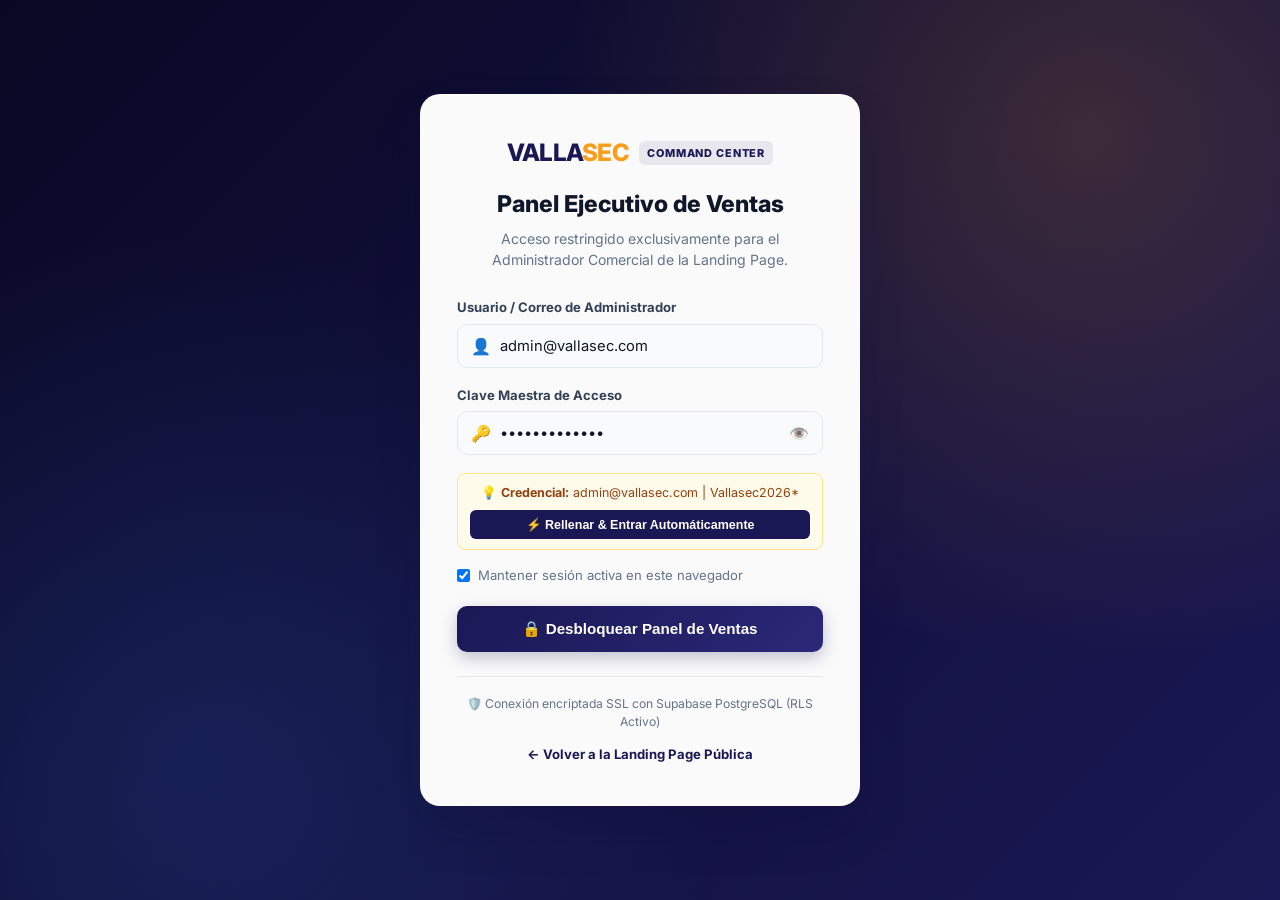
==== commit 91de170a: "feat(branding): Actualizar identidad corporativa integral de Induvallas a Vallasec" ====
--- a/landing/admin.html
+++ b/landing/admin.html
@@ -3,7 +3,7 @@
 <head>
   <meta charset="UTF-8" />
   <meta name="viewport" content="width=device-width, initial-scale=1.0" />
-  <title>Induvallas CRM | Panel de Ventas & Control de Leads</title>
+  <title>Vallasec CRM | Panel de Ventas & Control de Leads</title>
   <meta name="robots" content="noindex, nofollow" />
   <link rel="preconnect" href="https://fonts.googleapis.com">
   <link rel="preconnect" href="https://fonts.gstatic.com" crossorigin>
@@ -19,7 +19,7 @@
     <div class="auth-card">
       <div class="auth-header">
         <div class="auth-logo">
-          <span class="logo-text">INDU<span class="highlight">VALLAS</span></span>
+          <span class="logo-text">VALLA<span class="highlight">SEC</span></span>
           <span class="logo-badge">COMMAND CENTER</span>
         </div>
         <h1>Panel Ejecutivo de Ventas</h1>
@@ -34,8 +34,8 @@
             <input
               type="text"
               id="adminEmail"
-              placeholder="admin@induvallas.com"
-              value="admin@induvallas.com"
+              placeholder="admin@vallasec.com"
+              value="admin@vallasec.com"
               required
               autocomplete="username"
             />
@@ -49,8 +49,8 @@
             <input
               type="password"
               id="adminPassword"
-              placeholder="Induvallas2026*"
-              value="Induvallas2026*"
+              placeholder="Vallasec2026*"
+              value="Vallasec2026*"
               required
               autocomplete="current-password"
             />
@@ -59,7 +59,7 @@
         </div>
 
         <div class="credentials-hint">
-          <div class="hint-text">💡 <strong>Credencial:</strong> admin@induvallas.com | Induvallas2026*</div>
+          <div class="hint-text">💡 <strong>Credencial:</strong> admin@vallasec.com | Vallasec2026*</div>
           <button type="button" id="quickLoginBtn" class="btn-quick-fill" onclick="window.quickLoginNow && window.quickLoginNow()">⚡ Rellenar &amp; Entrar Automáticamente</button>
         </div>
 
@@ -93,7 +93,7 @@
     <header class="admin-topbar">
       <div class="topbar-left">
         <div class="brand-lockup">
-          <span class="logo-text">INDU<span class="highlight">VALLAS</span></span>
+          <span class="logo-text">VALLA<span class="highlight">SEC</span></span>
           <span class="crm-tag">CRM VENTAS B2B</span>
         </div>
         <span class="connection-pill" id="dbStatusPill">
--- a/landing/admin.css
+++ b/landing/admin.css
@@ -1,5 +1,5 @@
 /* ========================================================
-   INDUVALLAS CRM - PANEL EJECUTIVO DE VENTAS (UI/UX PRO MAX)
+   VALLASEC CRM - PANEL EJECUTIVO DE VENTAS (UI/UX PRO MAX)
    ======================================================== */
 
 :root {
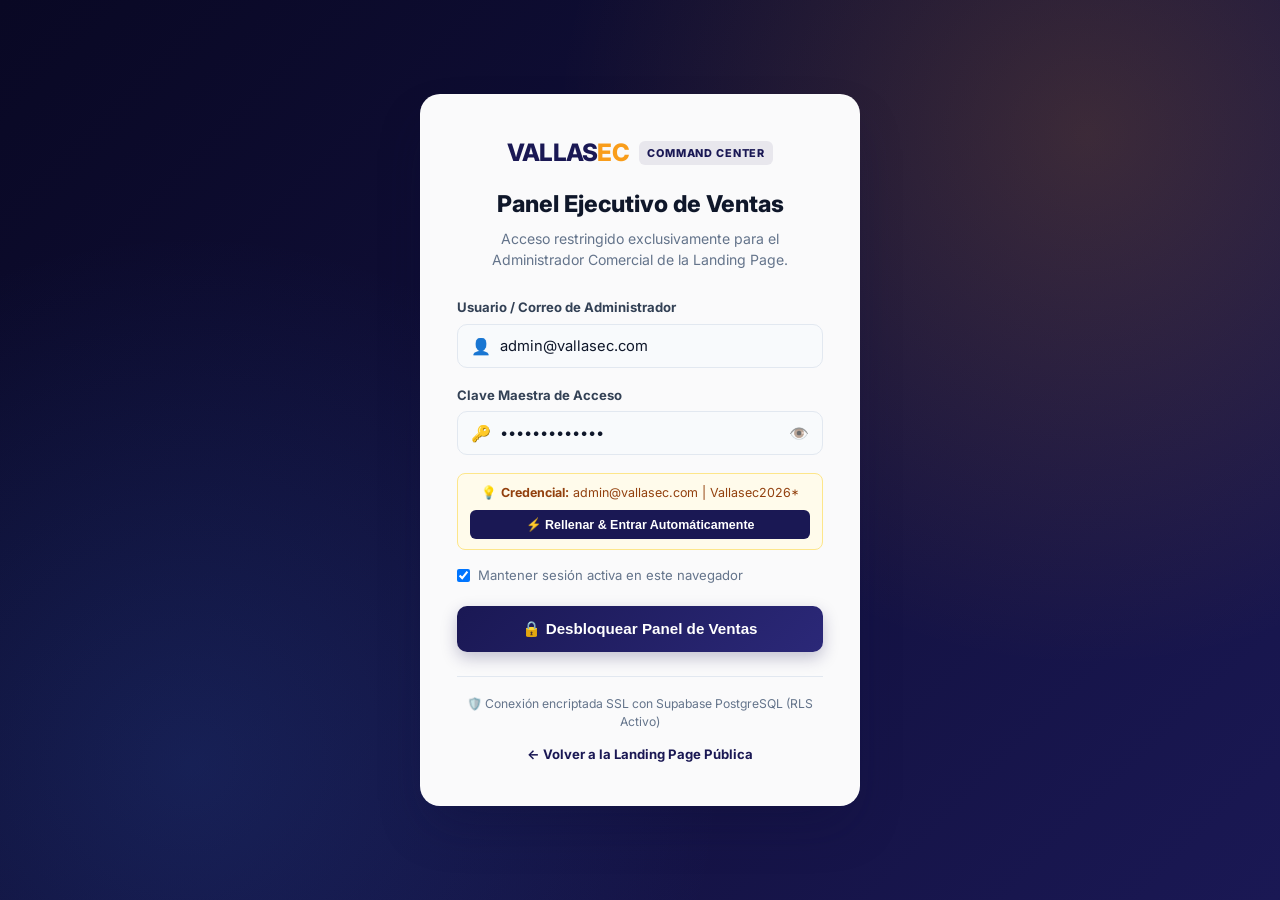
==== commit 625c62ac: "fix(branding): Ajustar segmentación cromática del logo a VALLAS (azul) + EC (ámbar)" ====
--- a/landing/admin.html
+++ b/landing/admin.html
@@ -19,7 +19,7 @@
     <div class="auth-card">
       <div class="auth-header">
         <div class="auth-logo">
-          <span class="logo-text">VALLA<span class="highlight">SEC</span></span>
+          <span class="logo-text">VALLAS<span class="highlight">EC</span></span>
           <span class="logo-badge">COMMAND CENTER</span>
         </div>
         <h1>Panel Ejecutivo de Ventas</h1>
@@ -93,7 +93,7 @@
     <header class="admin-topbar">
       <div class="topbar-left">
         <div class="brand-lockup">
-          <span class="logo-text">VALLA<span class="highlight">SEC</span></span>
+          <span class="logo-text">VALLAS<span class="highlight">EC</span></span>
           <span class="crm-tag">CRM VENTAS B2B</span>
         </div>
         <span class="connection-pill" id="dbStatusPill">
